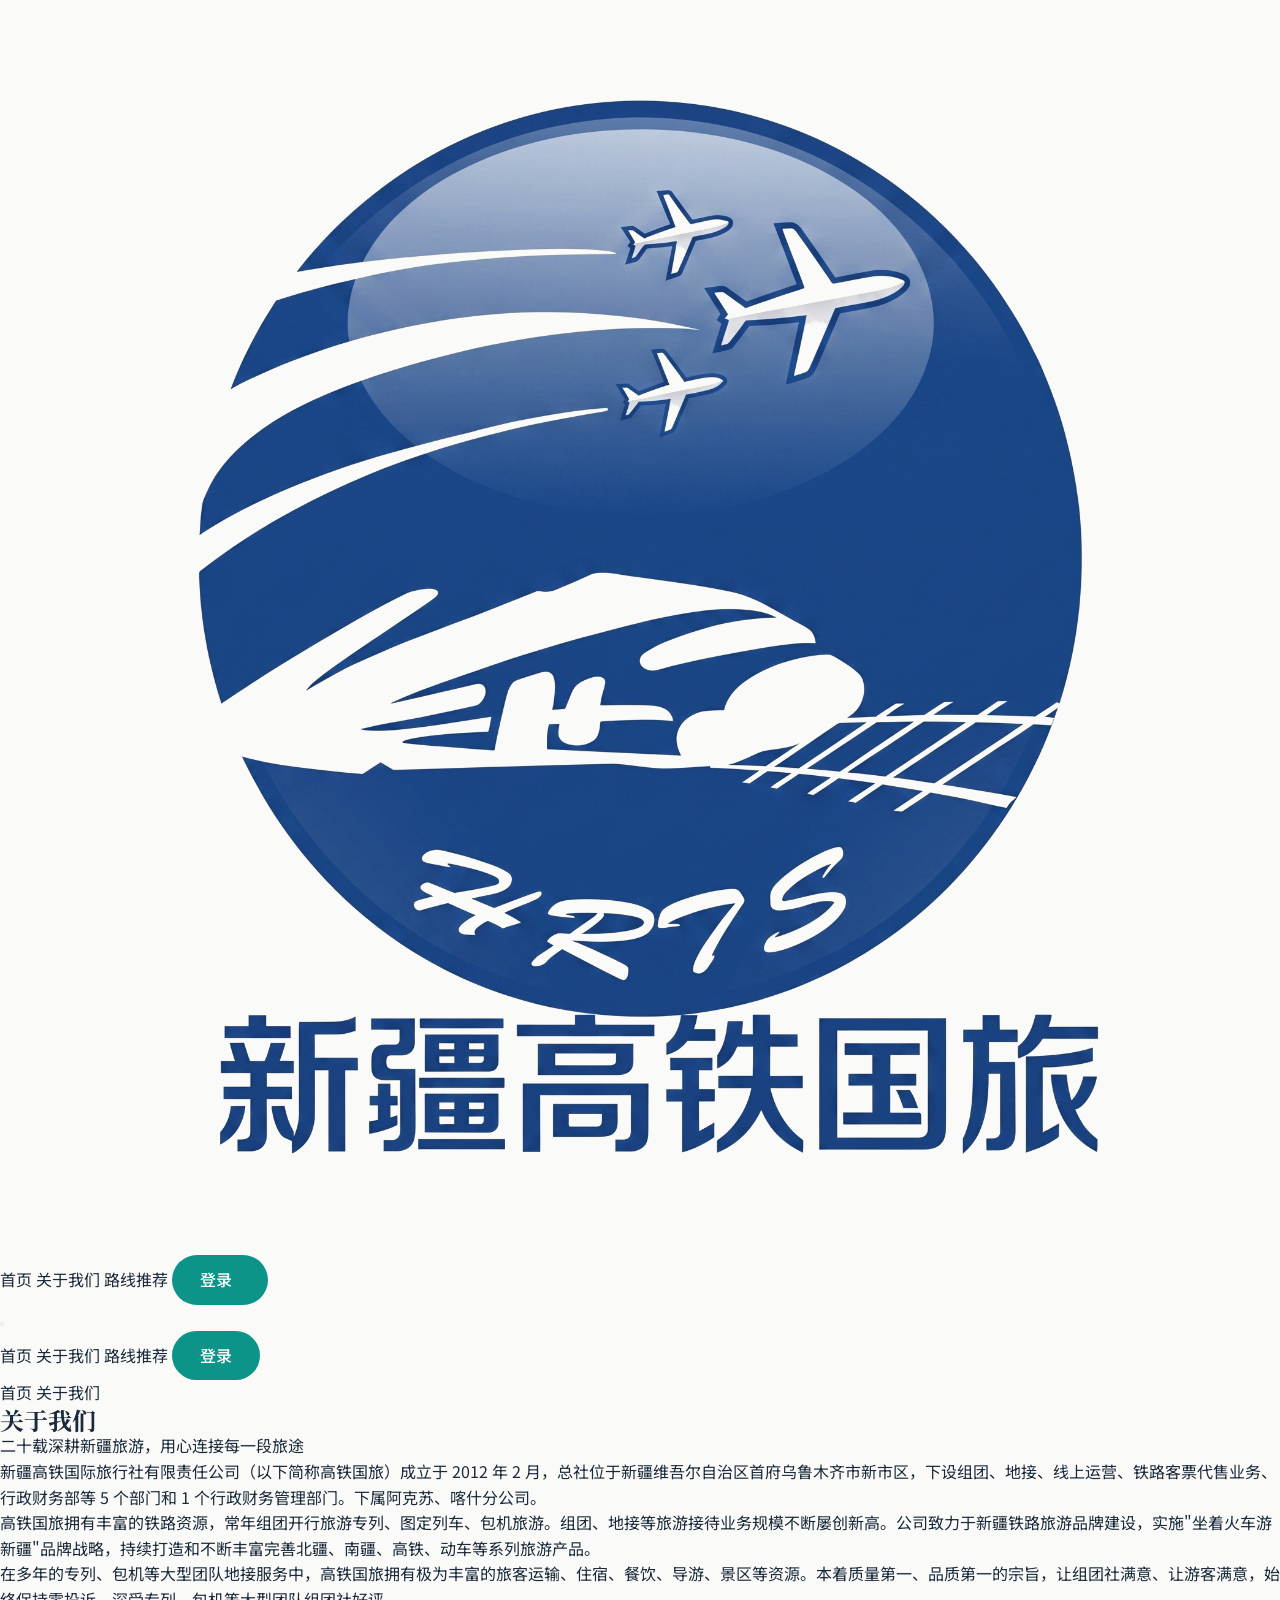
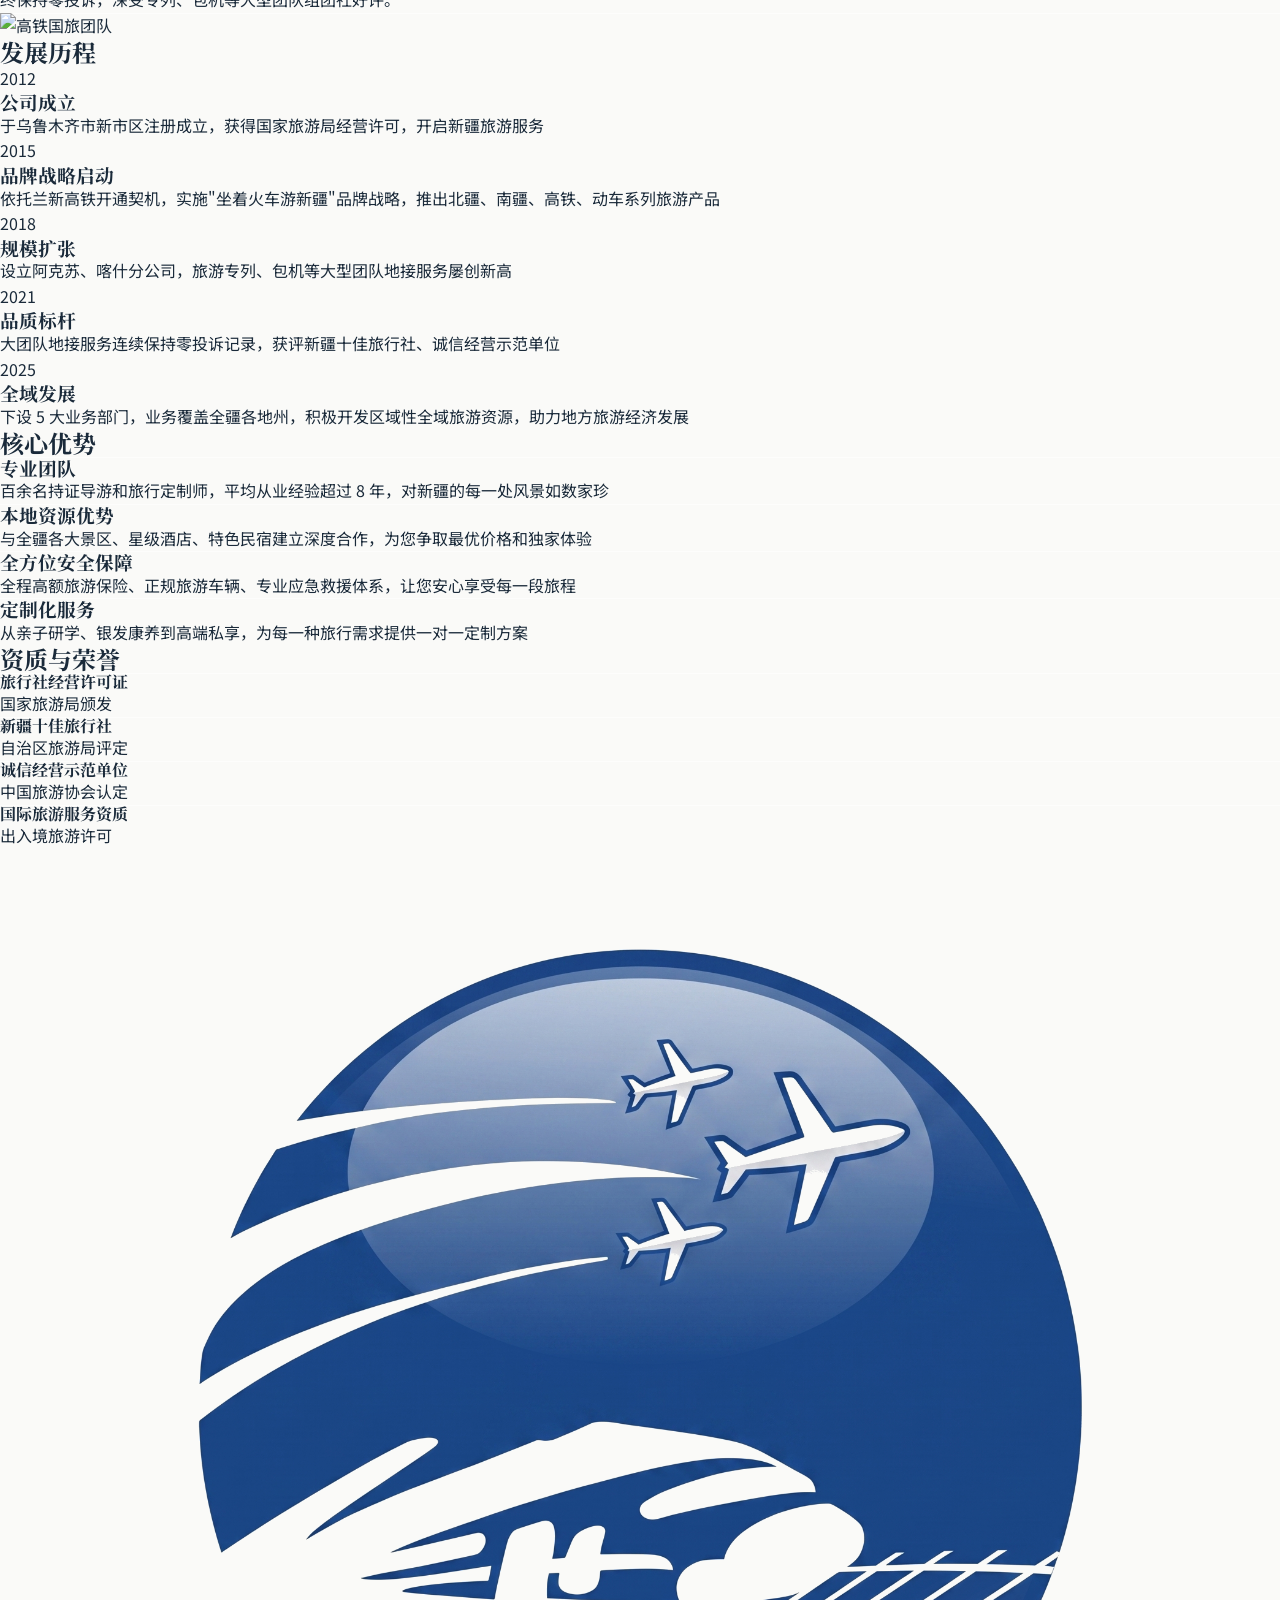
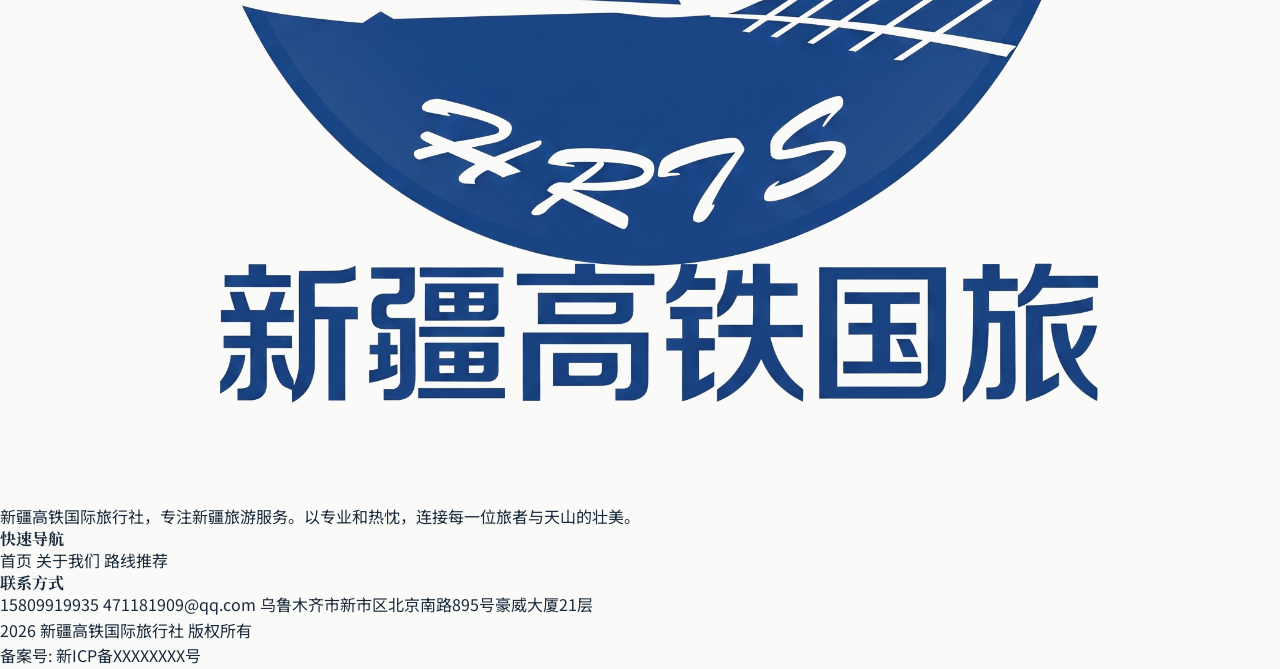
==== about.html @ 6f7b4fca "Initial commit: 新疆高铁国际旅行社网站 - 首页 (Hero视频+路线预览+信任背书) - 关于我们 (公司简介+时间线+资质) - 路线推荐 (10条真实路线+分类筛选) - 路线详" ====
<!DOCTYPE html>
<html lang="zh-CN">
<head>
  <meta charset="UTF-8">
  <meta name="viewport" content="width=device-width, initial-scale=1.0">
  <meta name="description" content="了解新疆高铁国际旅行社 - 专业新疆旅游服务商，二十载深耕，用心连接每一段天山旅途。">
  <title>关于我们 | 新疆高铁国际旅行社</title>

  <link rel="preconnect" href="https://fonts.googleapis.com">
  <link rel="preconnect" href="https://fonts.gstatic.com" crossorigin>
  <link href="https://fonts.googleapis.com/css2?family=Geist:wght@400;500;600&family=Noto+Sans+SC:wght@300;400;500;700&family=Noto+Serif+SC:wght@400;600;700&display=swap" rel="stylesheet">

  <script src="https://cdn.tailwindcss.com"></script>
  <script>
    tailwind.config = {
      theme: {
        extend: {
          colors: {
            brand: {
              ink: '#1a2a3a',
              teal: '#0d9488',
              'teal-light': '#14b8a6',
              gold: '#d4a574',
              'gold-light': '#e8cfa6',
              warm: '#fafaf8',
            }
          },
          fontFamily: {
            serif: ['Noto Serif SC', 'serif'],
            sans: ['Noto Sans SC', 'sans-serif'],
            display: ['Geist', 'sans-serif'],
          }
        }
      }
    }
  </script>

  <script src="https://unpkg.com/@phosphor-icons/web@2.1.1"></script>
  <link rel="stylesheet" href="assets/css/style.css">
</head>
<body class="bg-brand-warm text-brand-ink font-sans antialiased">

  <!-- 导航栏 -->
  <nav id="mainNav" class="nav-glass fixed top-0 left-0 right-0 z-50">
    <div class="max-w-7xl mx-auto px-4 sm:px-6 lg:px-8">
      <div class="flex items-center justify-between h-16 md:h-20">
        <a href="index.html" class="flex items-center group">
          <img src="assets/images/logo.png" alt="新疆高铁国旅" class="h-14 md:h-16 w-auto transition-transform duration-300 group-hover:scale-105">
        </a>
        <div class="hidden md:flex items-center gap-8">
          <a href="index.html" class="text-sm font-medium text-brand-ink/70 hover:text-brand-teal transition-colors duration-300">首页</a>
          <a href="about.html" class="text-sm font-medium text-brand-teal transition-colors duration-300">关于我们</a>
          <a href="routes.html" class="text-sm font-medium text-brand-ink/70 hover:text-brand-teal transition-colors duration-300">路线推荐</a>
          <a href="login.html" class="btn-primary text-sm !py-2 !px-5">登录 <i class="ph ph-arrow-right text-sm"></i></a>
        </div>
        <button id="menuToggle" class="md:hidden relative w-10 h-10 flex items-center justify-center" aria-label="菜单">
          <div class="flex flex-col gap-1.5">
            <span class="block w-5 h-px bg-brand-ink transition-all duration-300"></span>
            <span class="block w-5 h-px bg-brand-ink transition-all duration-300"></span>
          </div>
        </button>
      </div>
    </div>
  </nav>

  <div id="mobileMenu" class="hidden fixed inset-0 z-40 bg-brand-warm/95 backdrop-blur-xl flex flex-col items-center justify-center gap-8">
    <a href="index.html" class="text-2xl font-serif text-brand-ink/70">首页</a>
    <a href="about.html" class="text-2xl font-serif text-brand-teal">关于我们</a>
    <a href="routes.html" class="text-2xl font-serif text-brand-ink/70">路线推荐</a>
    <a href="login.html" class="btn-primary text-lg mt-4">登录</a>
  </div>

  <!-- 主内容 -->
  <main class="page-enter pt-20">

    <!-- 页面标题 -->
    <section class="py-16 md:py-24">
      <div class="max-w-7xl mx-auto px-4 sm:px-6 lg:px-8">
        <div class="flex items-center gap-2 text-sm text-brand-ink/40 mb-6">
          <a href="index.html" class="hover:text-brand-teal transition-colors duration-300">首页</a>
          <i class="ph ph-caret-right text-xs"></i>
          <span class="text-brand-ink/60">关于我们</span>
        </div>
        <h1 class="font-serif text-4xl md:text-6xl lg:text-7xl tracking-tighter leading-none mb-4">
          关于我们
        </h1>
        <p class="text-brand-ink/45 text-lg max-w-lg">
          二十载深耕新疆旅游，用心连接每一段旅途
        </p>
      </div>
    </section>

    <!-- 公司介绍：左文字右图片 -->
    <section class="pb-24 md:pb-32 reveal">
      <div class="max-w-7xl mx-auto px-4 sm:px-6 lg:px-8">
        <div class="grid grid-cols-1 lg:grid-cols-2 gap-12 lg:gap-20 items-center">
          <div class="order-2 lg:order-1">
            <p class="text-brand-ink/60 leading-relaxed mb-5 max-w-[60ch]">
              新疆高铁国际旅行社有限责任公司（以下简称高铁国旅）成立于 2012 年 2 月，总社位于新疆维吾尔自治区首府乌鲁木齐市新市区，下设组团、地接、线上运营、铁路客票代售业务、行政财务部等 5 个部门和 1 个行政财务管理部门。下属阿克苏、喀什分公司。
            </p>
            <p class="text-brand-ink/60 leading-relaxed mb-5 max-w-[60ch]">
              高铁国旅拥有丰富的铁路资源，常年组团开行旅游专列、图定列车、包机旅游。组团、地接等旅游接待业务规模不断屡创新高。公司致力于新疆铁路旅游品牌建设，实施"坐着火车游新疆"品牌战略，持续打造和不断丰富完善北疆、南疆、高铁、动车等系列旅游产品。
            </p>
            <p class="text-brand-ink/60 leading-relaxed max-w-[60ch]">
              在多年的专列、包机等大型团队地接服务中，高铁国旅拥有极为丰富的旅客运输、住宿、餐饮、导游、景区等资源。本着质量第一、品质第一的宗旨，让组团社满意、让游客满意，始终保持零投诉，深受专列、包机等大型团队组团社好评。
            </p>
          </div>
          <div class="order-1 lg:order-2">
            <div class="relative">
              <div class="bg-brand-gold/10 rounded-3xl p-1.5">
                <div class="rounded-[calc(1.5rem-0.375rem)] overflow-hidden aspect-[4/5] inner-highlight bg-white">
                  <img src="https://picsum.photos/seed/xinjiang-travel-team/800/1000" alt="高铁国旅团队" class="w-full h-full object-cover" loading="lazy">
                </div>
              </div>
            </div>
          </div>
        </div>
      </div>
    </section>

    <!-- 发展历程时间线 -->
    <section class="pb-24 md:pb-32 reveal">
      <div class="max-w-7xl mx-auto px-4 sm:px-6 lg:px-8">
        <h2 class="font-serif text-3xl md:text-5xl tracking-tight leading-tight mb-14 md:mb-20">发展历程</h2>

        <div class="relative max-w-3xl mx-auto">
          <!-- 中轴线 -->
          <div class="absolute left-4 md:left-1/2 top-0 bottom-0 w-px bg-brand-gold/30"></div>

          <div class="space-y-12">
            <!-- 2012 -->
            <div class="relative pl-12 md:pl-0 md:grid md:grid-cols-2 md:gap-8 items-start">
              <div class="md:text-right md:pr-10">
                <span class="font-display text-3xl font-semibold text-brand-teal">2012</span>
              </div>
              <div class="relative md:pl-10 mt-2 md:mt-0">
                <div class="absolute left-[-2rem] md:left-[-0.35rem] top-2.5 w-2.5 h-2.5 rounded-full bg-brand-teal ring-4 ring-brand-warm"></div>
                <h3 class="font-serif text-lg mb-1">公司成立</h3>
                <p class="text-brand-ink/50 text-sm leading-relaxed">于乌鲁木齐市新市区注册成立，获得国家旅游局经营许可，开启新疆旅游服务</p>
              </div>
            </div>

            <!-- 2015 -->
            <div class="relative pl-12 md:pl-0 md:grid md:grid-cols-2 md:gap-8 items-start">
              <div class="md:text-right md:pr-10">
                <span class="font-display text-3xl font-semibold text-brand-teal">2015</span>
              </div>
              <div class="relative md:pl-10 mt-2 md:mt-0">
                <div class="absolute left-[-2rem] md:left-[-0.35rem] top-2.5 w-2.5 h-2.5 rounded-full bg-brand-teal ring-4 ring-brand-warm"></div>
                <h3 class="font-serif text-lg mb-1">品牌战略启动</h3>
                <p class="text-brand-ink/50 text-sm leading-relaxed">依托兰新高铁开通契机，实施"坐着火车游新疆"品牌战略，推出北疆、南疆、高铁、动车系列旅游产品</p>
              </div>
            </div>

            <!-- 2018 -->
            <div class="relative pl-12 md:pl-0 md:grid md:grid-cols-2 md:gap-8 items-start">
              <div class="md:text-right md:pr-10">
                <span class="font-display text-3xl font-semibold text-brand-teal">2018</span>
              </div>
              <div class="relative md:pl-10 mt-2 md:mt-0">
                <div class="absolute left-[-2rem] md:left-[-0.35rem] top-2.5 w-2.5 h-2.5 rounded-full bg-brand-teal ring-4 ring-brand-warm"></div>
                <h3 class="font-serif text-lg mb-1">规模扩张</h3>
                <p class="text-brand-ink/50 text-sm leading-relaxed">设立阿克苏、喀什分公司，旅游专列、包机等大型团队地接服务屡创新高</p>
              </div>
            </div>

            <!-- 2021 -->
            <div class="relative pl-12 md:pl-0 md:grid md:grid-cols-2 md:gap-8 items-start">
              <div class="md:text-right md:pr-10">
                <span class="font-display text-3xl font-semibold text-brand-teal">2021</span>
              </div>
              <div class="relative md:pl-10 mt-2 md:mt-0">
                <div class="absolute left-[-2rem] md:left-[-0.35rem] top-2.5 w-2.5 h-2.5 rounded-full bg-brand-teal ring-4 ring-brand-warm"></div>
                <h3 class="font-serif text-lg mb-1">品质标杆</h3>
                <p class="text-brand-ink/50 text-sm leading-relaxed">大团队地接服务连续保持零投诉记录，获评新疆十佳旅行社、诚信经营示范单位</p>
              </div>
            </div>

            <!-- 2025 -->
            <div class="relative pl-12 md:pl-0 md:grid md:grid-cols-2 md:gap-8 items-start">
              <div class="md:text-right md:pr-10">
                <span class="font-display text-3xl font-semibold text-brand-teal">2025</span>
              </div>
              <div class="relative md:pl-10 mt-2 md:mt-0">
                <div class="absolute left-[-2rem] md:left-[-0.35rem] top-2.5 w-2.5 h-2.5 rounded-full bg-brand-teal ring-4 ring-brand-warm"></div>
                <h3 class="font-serif text-lg mb-1">全域发展</h3>
                <p class="text-brand-ink/50 text-sm leading-relaxed">下设 5 大业务部门，业务覆盖全疆各地州，积极开发区域性全域旅游资源，助力地方旅游经济发展</p>
              </div>
            </div>
          </div>
        </div>
      </div>
    </section>

    <!-- 核心优势 -->
    <section class="pb-24 md:pb-32 reveal">
      <div class="max-w-7xl mx-auto px-4 sm:px-6 lg:px-8">
        <h2 class="font-serif text-3xl md:text-5xl tracking-tight leading-tight mb-14 md:mb-20">核心优势</h2>

        <div class="grid grid-cols-1 md:grid-cols-2 gap-5">
          <div class="bg-white rounded-3xl p-7 md:p-9 shadow-card inner-highlight transition-brand hover:shadow-card-hover group">
            <div class="w-12 h-12 rounded-2xl bg-brand-teal/10 flex items-center justify-center mb-5 transition-colors duration-300 group-hover:bg-brand-teal/15">
              <i class="ph ph-users-three text-brand-teal text-2xl"></i>
            </div>
            <h3 class="font-serif text-xl mb-3 tracking-tight">专业团队</h3>
            <p class="text-brand-ink/50 text-sm leading-relaxed max-w-[50ch]">百余名持证导游和旅行定制师，平均从业经验超过 8 年，对新疆的每一处风景如数家珍</p>
          </div>

          <div class="bg-white rounded-3xl p-7 md:p-9 shadow-card inner-highlight transition-brand hover:shadow-card-hover group">
            <div class="w-12 h-12 rounded-2xl bg-brand-teal/10 flex items-center justify-center mb-5 transition-colors duration-300 group-hover:bg-brand-teal/15">
              <i class="ph ph-map-pin-line text-brand-teal text-2xl"></i>
            </div>
            <h3 class="font-serif text-xl mb-3 tracking-tight">本地资源优势</h3>
            <p class="text-brand-ink/50 text-sm leading-relaxed max-w-[50ch]">与全疆各大景区、星级酒店、特色民宿建立深度合作，为您争取最优价格和独家体验</p>
          </div>

          <div class="bg-white rounded-3xl p-7 md:p-9 shadow-card inner-highlight transition-brand hover:shadow-card-hover group">
            <div class="w-12 h-12 rounded-2xl bg-brand-teal/10 flex items-center justify-center mb-5 transition-colors duration-300 group-hover:bg-brand-teal/15">
              <i class="ph ph-shield-checkered text-brand-teal text-2xl"></i>
            </div>
            <h3 class="font-serif text-xl mb-3 tracking-tight">全方位安全保障</h3>
            <p class="text-brand-ink/50 text-sm leading-relaxed max-w-[50ch]">全程高额旅游保险、正规旅游车辆、专业应急救援体系，让您安心享受每一段旅程</p>
          </div>

          <div class="bg-white rounded-3xl p-7 md:p-9 shadow-card inner-highlight transition-brand hover:shadow-card-hover group">
            <div class="w-12 h-12 rounded-2xl bg-brand-teal/10 flex items-center justify-center mb-5 transition-colors duration-300 group-hover:bg-brand-teal/15">
              <i class="ph ph-star text-brand-teal text-2xl"></i>
            </div>
            <h3 class="font-serif text-xl mb-3 tracking-tight">定制化服务</h3>
            <p class="text-brand-ink/50 text-sm leading-relaxed max-w-[50ch]">从亲子研学、银发康养到高端私享，为每一种旅行需求提供一对一定制方案</p>
          </div>
        </div>
      </div>
    </section>

    <!-- 资质展示 -->
    <section class="pb-24 md:pb-32 reveal">
      <div class="max-w-7xl mx-auto px-4 sm:px-6 lg:px-8">
        <h2 class="font-serif text-3xl md:text-5xl tracking-tight leading-tight mb-14 md:mb-20">资质与荣誉</h2>

        <div class="grid grid-cols-1 sm:grid-cols-2 lg:grid-cols-4 gap-5">
          <div class="bg-white rounded-3xl p-7 shadow-card inner-highlight text-center transition-brand hover:shadow-card-hover">
            <div class="w-14 h-14 rounded-2xl bg-brand-teal/10 flex items-center justify-center mx-auto mb-4">
              <i class="ph ph-certificate text-brand-teal text-2xl"></i>
            </div>
            <h4 class="font-serif text-base mb-1">旅行社经营许可证</h4>
            <p class="text-brand-ink/35 text-xs">国家旅游局颁发</p>
          </div>

          <div class="bg-white rounded-3xl p-7 shadow-card inner-highlight text-center transition-brand hover:shadow-card-hover">
            <div class="w-14 h-14 rounded-2xl bg-brand-teal/10 flex items-center justify-center mx-auto mb-4">
              <i class="ph ph-medal text-brand-teal text-2xl"></i>
            </div>
            <h4 class="font-serif text-base mb-1">新疆十佳旅行社</h4>
            <p class="text-brand-ink/35 text-xs">自治区旅游局评定</p>
          </div>

          <div class="bg-white rounded-3xl p-7 shadow-card inner-highlight text-center transition-brand hover:shadow-card-hover">
            <div class="w-14 h-14 rounded-2xl bg-brand-teal/10 flex items-center justify-center mx-auto mb-4">
              <i class="ph ph-handshake text-brand-teal text-2xl"></i>
            </div>
            <h4 class="font-serif text-base mb-1">诚信经营示范单位</h4>
            <p class="text-brand-ink/35 text-xs">中国旅游协会认定</p>
          </div>

          <div class="bg-white rounded-3xl p-7 shadow-card inner-highlight text-center transition-brand hover:shadow-card-hover">
            <div class="w-14 h-14 rounded-2xl bg-brand-teal/10 flex items-center justify-center mx-auto mb-4">
              <i class="ph ph-globe text-brand-teal text-2xl"></i>
            </div>
            <h4 class="font-serif text-base mb-1">国际旅游服务资质</h4>
            <p class="text-brand-ink/35 text-xs">出入境旅游许可</p>
          </div>
        </div>
      </div>
    </section>

  </main>

  <!-- 页脚 -->
  <footer class="border-t border-brand-ink/5 bg-white">
    <div class="max-w-7xl mx-auto px-4 sm:px-6 lg:px-8 py-12 md:py-16">
      <div class="grid grid-cols-1 md:grid-cols-4 gap-10">
        <div class="md:col-span-2">
          <a href="index.html" class="flex items-center mb-4">
            <img src="assets/images/logo.png" alt="新疆高铁国旅" class="h-9 w-auto">
          </a>
          <p class="text-brand-ink/45 text-sm leading-relaxed max-w-sm">新疆高铁国际旅行社，专注新疆旅游服务。以专业和热忱，连接每一位旅者与天山的壮美。</p>
        </div>
        <div>
          <h4 class="font-medium text-sm mb-4 text-brand-ink/70">快速导航</h4>
          <div class="flex flex-col gap-2.5">
            <a href="index.html" class="text-sm text-brand-ink/45 hover:text-brand-teal transition-colors duration-300">首页</a>
            <a href="about.html" class="text-sm text-brand-ink/45 hover:text-brand-teal transition-colors duration-300">关于我们</a>
            <a href="routes.html" class="text-sm text-brand-ink/45 hover:text-brand-teal transition-colors duration-300">路线推荐</a>
          </div>
        </div>
        <div>
          <h4 class="font-medium text-sm mb-4 text-brand-ink/70">联系方式</h4>
          <div class="flex flex-col gap-2.5">
            <span class="text-sm text-brand-ink/45 flex items-center gap-2"><i class="ph ph-phone text-brand-teal"></i>15809919935</span>
            <span class="text-sm text-brand-ink/45 flex items-center gap-2"><i class="ph ph-envelope text-brand-teal"></i>471181909@qq.com</span>
            <span class="text-sm text-brand-ink/45 flex items-center gap-2"><i class="ph ph-map-pin text-brand-teal"></i>乌鲁木齐市新市区北京南路895号豪威大厦21层</span>
          </div>
        </div>
      </div>
      <div class="mt-12 pt-6 border-t border-brand-ink/5 flex flex-col sm:flex-row items-center justify-between gap-4">
        <p class="text-xs text-brand-ink/30">2026 新疆高铁国际旅行社 版权所有</p>
        <p class="text-xs text-brand-ink/30">备案号: 新ICP备XXXXXXXX号</p>
      </div>
    </div>
  </footer>

  <script src="assets/js/main.js"></script>
</body>
</html>
---- assets/css/style.css ----
/* ============================================
   新疆高铁国际旅行社 - 全局样式
   ============================================ */

/* --- CSS 变量 --- */
:root {
  --color-ink: #1a2a3a;
  --color-teal: #0d9488;
  --color-teal-light: #14b8a6;
  --color-gold: #d4a574;
  --color-gold-light: #e8cfa6;
  --color-bg: #fafaf8;
  --color-surface: #ffffff;
  --color-muted: #6b7280;
  --color-border: rgba(26, 42, 58, 0.08);

  --font-serif: 'Noto Serif SC', serif;
  --font-sans: 'Noto Sans SC', sans-serif;
  --font-display: 'Geist', sans-serif;

  --radius-lg: 1.5rem;   /* 24px - 大容器 */
  --radius-md: 0.75rem;  /* 12px - 中等元素 */
  --radius-full: 9999px; /* pill - 按钮/标签 */

  --shadow-card: 0 1px 3px rgba(26, 42, 58, 0.04), 0 1px 2px rgba(26, 42, 58, 0.06);
  --shadow-card-hover: 0 4px 16px rgba(26, 42, 58, 0.06), 0 2px 4px rgba(26, 42, 58, 0.08);
  --shadow-nav: 0 1px 3px rgba(26, 42, 58, 0.04);

  --ease-out-expo: cubic-bezier(0.16, 1, 0.3, 1);
  --ease-out-back: cubic-bezier(0.34, 1.56, 0.64, 1);
}

/* --- 基础重置 --- */
*,
*::before,
*::after {
  box-sizing: border-box;
  margin: 0;
  padding: 0;
}

html {
  scroll-behavior: smooth;
  -webkit-font-smoothing: antialiased;
  -moz-osx-font-smoothing: grayscale;
}

body {
  font-family: var(--font-sans);
  color: var(--color-ink);
  background-color: var(--color-bg);
  line-height: 1.6;
  overflow-x: hidden;
}

/* --- 排版基础 --- */
h1, h2, h3, h4 {
  font-family: var(--font-serif);
  line-height: 1.15;
}

a {
  color: inherit;
  text-decoration: none;
  transition: color 0.3s var(--ease-out-expo);
}

a:hover {
  color: var(--color-teal);
}

img {
  max-width: 100%;
  height: auto;
  display: block;
}

/* --- 自定义工具类 --- */

/* 暖白背景 */
.bg-warm {
  background-color: var(--color-bg);
}

/* 夜空蓝文字 */
.text-ink {
  color: var(--color-ink);
}

/* 绿松石强调 */
.text-teal-brand {
  color: var(--color-teal);
}

/* 沙漠金 */
.text-gold {
  color: var(--color-gold);
}

/* 卡片阴影 */
.shadow-card {
  box-shadow: var(--shadow-card);
}

.shadow-card-hover:hover {
  box-shadow: var(--shadow-card-hover);
  transform: translateY(-2px);
}

/* 过渡统一 */
.transition-brand {
  transition: all 0.4s var(--ease-out-expo);
}

/* 导航毛玻璃 */
.nav-glass {
  background: rgba(255, 255, 255, 0.85);
  backdrop-filter: blur(20px);
  -webkit-backdrop-filter: blur(20px);
  box-shadow: var(--shadow-nav);
}

/* Hero 区视频/图片占位 */
.hero-media-placeholder {
  background: linear-gradient(
    135deg,
    #1a2a3a 0%,
    #1e3a4d 30%,
    #2d5a6e 60%,
    #1a2a3a 100%
  );
  position: relative;
  overflow: hidden;
}

.hero-media-placeholder::after {
  content: '';
  position: absolute;
  top: 0;
  left: 0;
  right: 0;
  bottom: 0;
  background: url("data:image/svg+xml,%3Csvg viewBox='0 0 200 200' xmlns='http://www.w3.org/2000/svg'%3E%3Cpath d='M30 150 L70 50 L90 90 L130 30 L170 120' fill='none' stroke='rgba(255,255,255,0.05)' stroke-width='2'/%3E%3C/svg%3E") repeat;
  pointer-events: none;
}

/* 滚动显示动画 */
.reveal {
  opacity: 0;
  transform: translateY(24px);
  transition: opacity 0.8s var(--ease-out-expo), transform 0.8s var(--ease-out-expo);
}

.reveal.visible {
  opacity: 1;
  transform: translateY(0);
}

/* 几何纹样装饰分隔线 */
.pattern-divider {
  height: 1px;
  background: linear-gradient(
    90deg,
    transparent,
    var(--color-gold) 20%,
    var(--color-gold) 80%,
    transparent
  );
  margin: 0 auto;
  max-width: 200px;
}

/* 内置高光线 (用于卡片内部) */
.inner-highlight {
  box-shadow: inset 0 1px 0 rgba(255, 255, 255, 0.6);
}

/* 按钮基础样式 */
.btn-primary {
  display: inline-flex;
  align-items: center;
  gap: 0.5rem;
  padding: 0.75rem 1.75rem;
  background-color: var(--color-teal);
  color: white;
  border-radius: var(--radius-full);
  font-weight: 500;
  font-family: var(--font-sans);
  transition: all 0.4s var(--ease-out-expo);
  cursor: pointer;
  border: none;
  outline: none;
}

.btn-primary:hover {
  background-color: #0f766e;
  transform: translateY(-1px);
}

.btn-primary:active {
  transform: scale(0.98);
}

.btn-outline {
  display: inline-flex;
  align-items: center;
  gap: 0.5rem;
  padding: 0.75rem 1.75rem;
  background-color: transparent;
  color: var(--color-ink);
  border: 1px solid rgba(26, 42, 58, 0.15);
  border-radius: var(--radius-full);
  font-weight: 500;
  font-family: var(--font-sans);
  transition: all 0.4s var(--ease-out-expo);
  cursor: pointer;
}

.btn-outline:hover {
  border-color: var(--color-ink);
  background-color: rgba(26, 42, 58, 0.03);
}

/* 页面过渡 */
.page-enter {
  animation: fadeInUp 0.8s var(--ease-out-expo) both;
}

@keyframes fadeInUp {
  from {
    opacity: 0;
    transform: translateY(16px);
  }
  to {
    opacity: 1;
    transform: translateY(0);
  }
}

/* --- 响应式辅助 --- */
@media (max-width: 768px) {
  :root {
    --radius-lg: 1rem;
  }
}
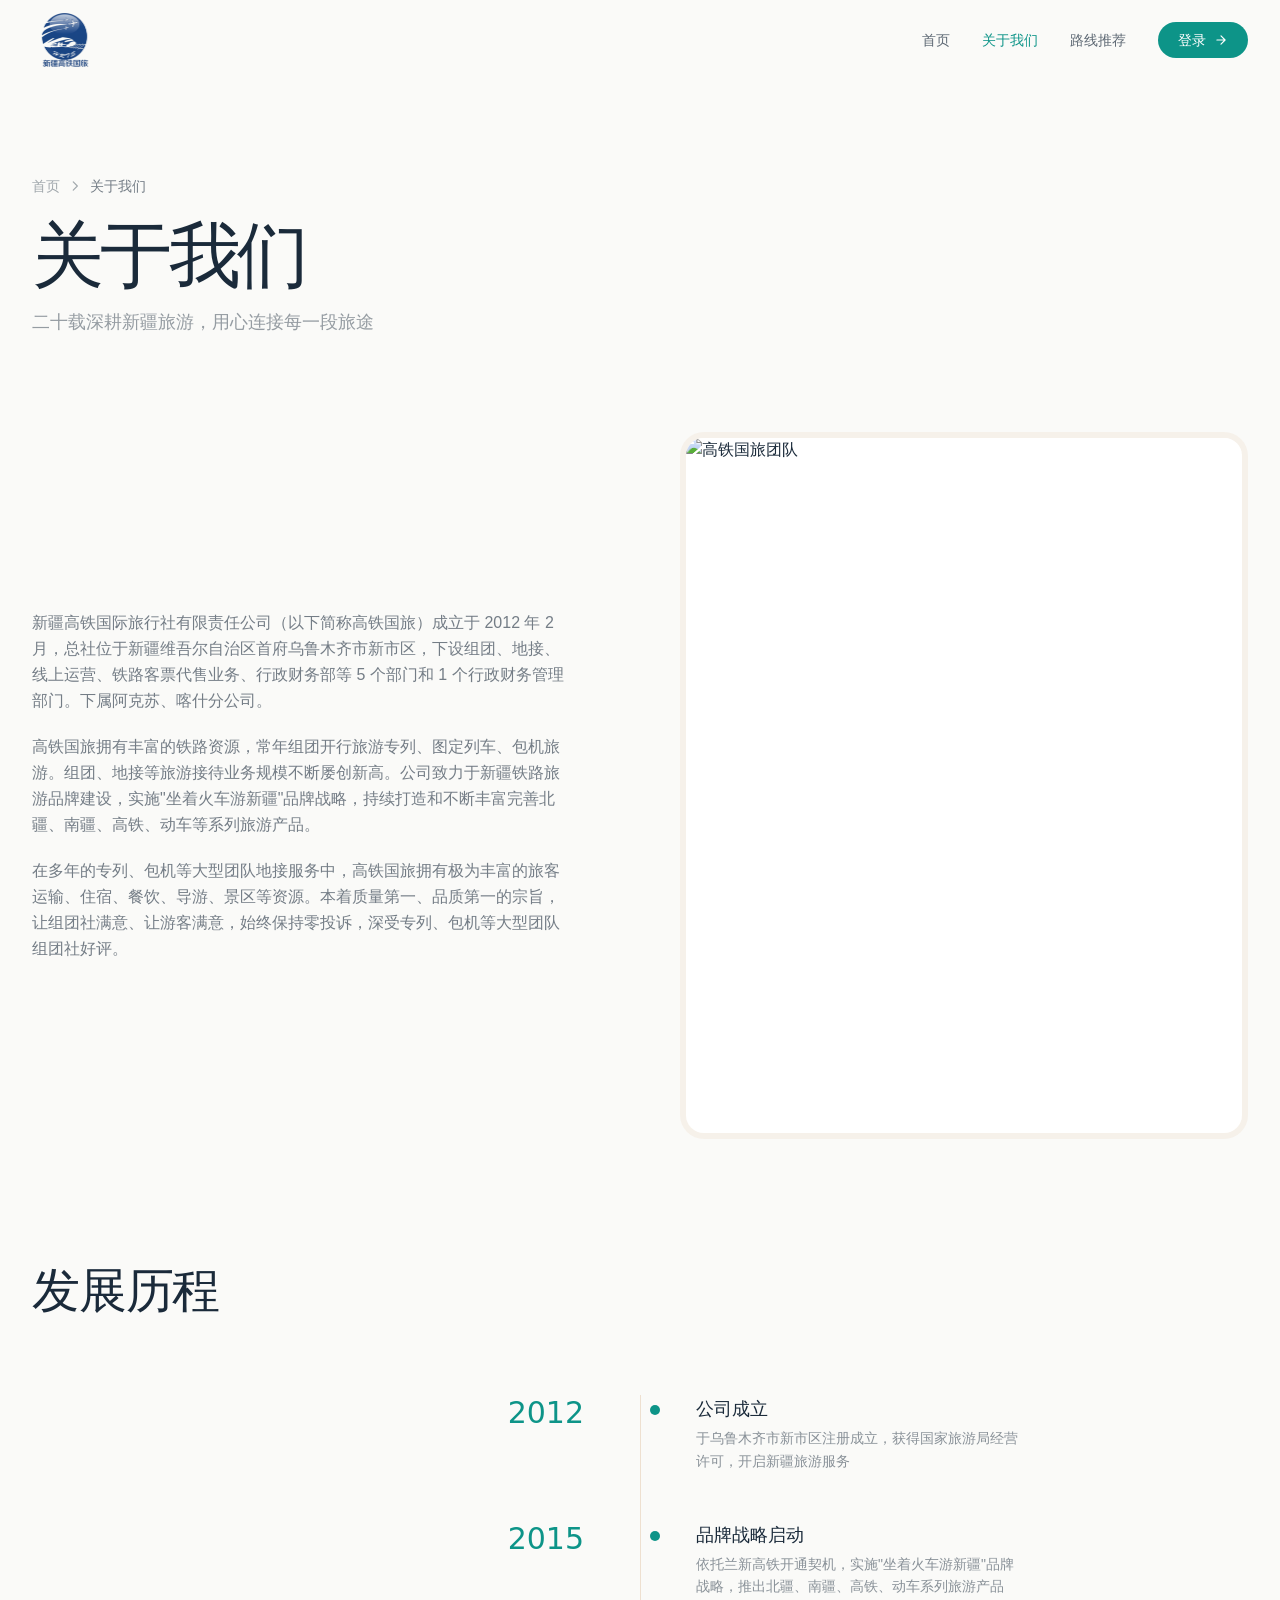
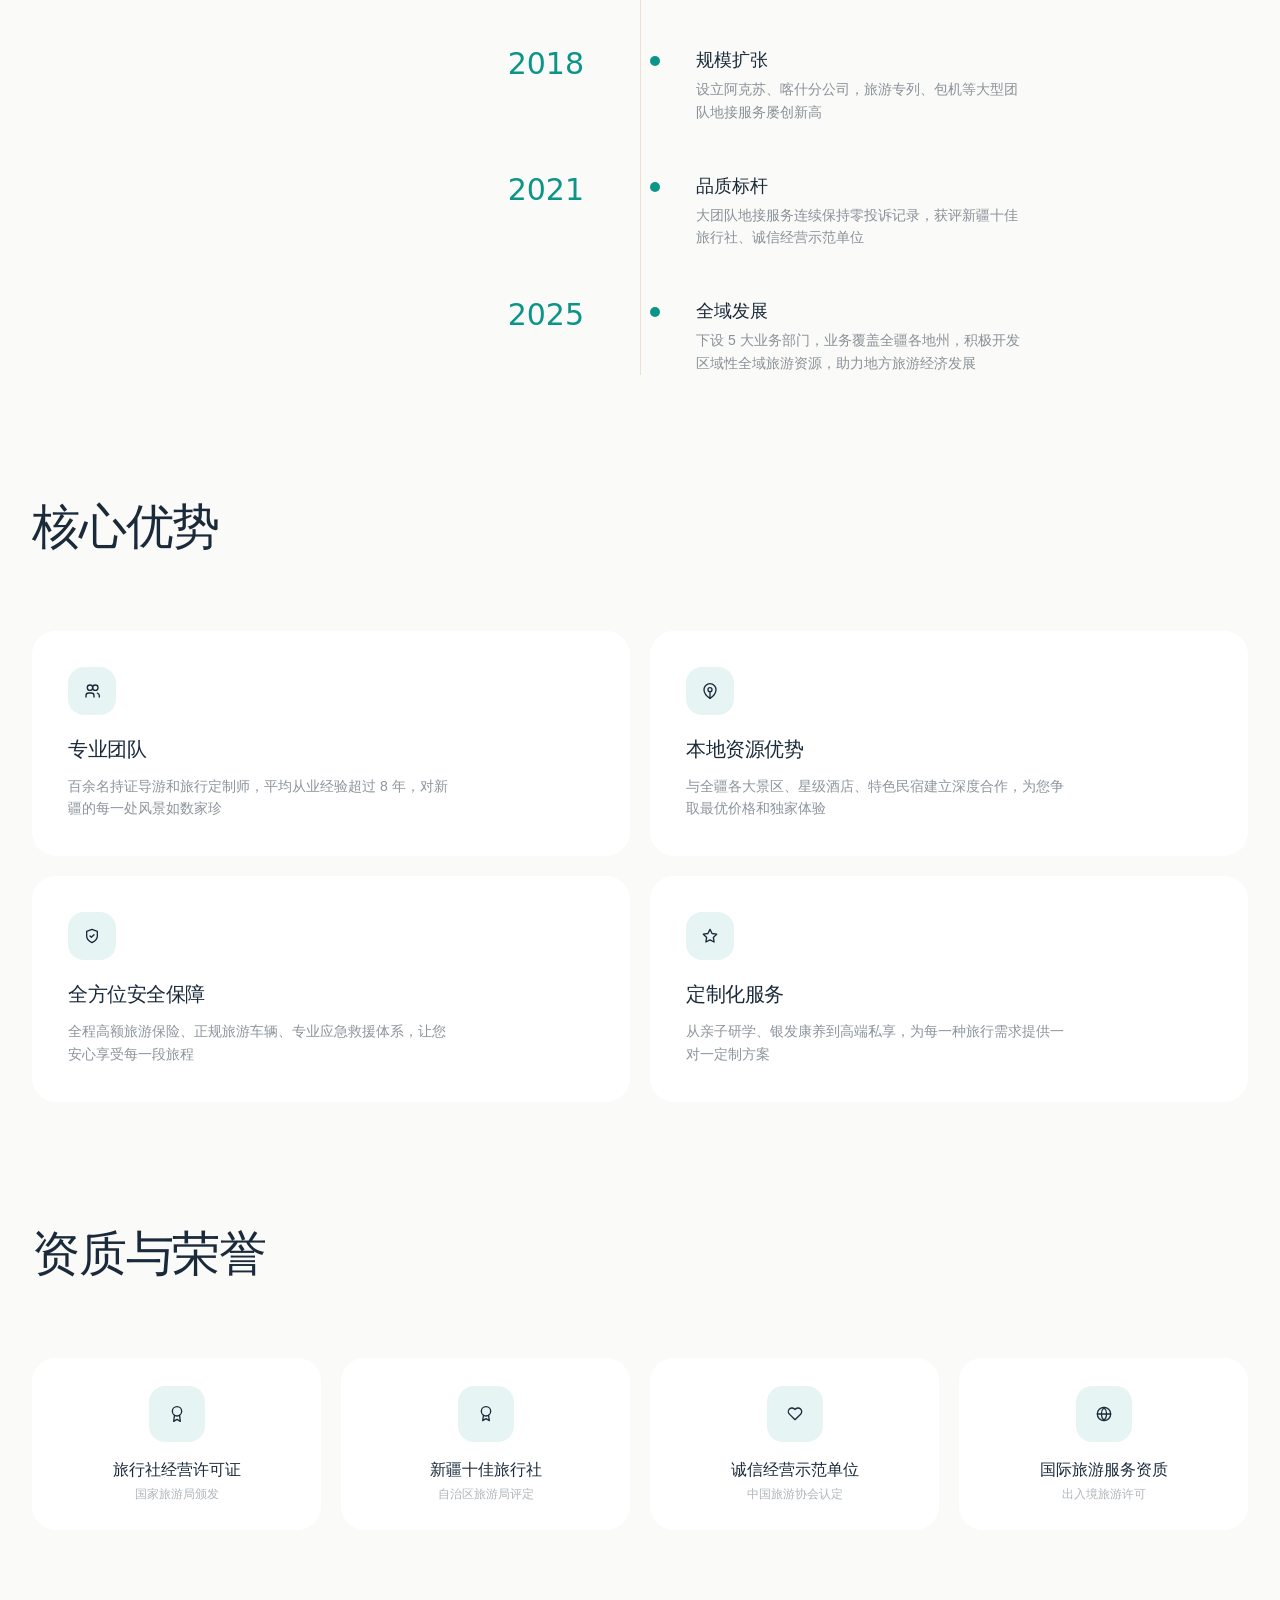
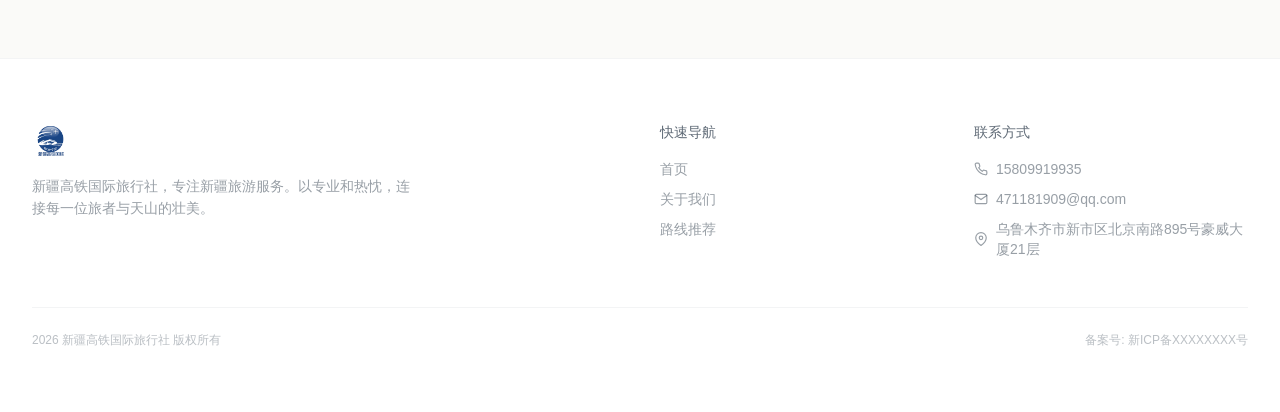
==== commit 62ad1606: "彻底本地化 - 移除所有外部CDN依赖 - Tailwind CSS: 本地 assets/js/tailwind.min.js - 图标: 自建SVG图标库 assets/js/icons.js -" ====
--- a/about.html
+++ b/about.html
@@ -6,11 +6,17 @@
   <meta name="description" content="了解新疆高铁国际旅行社 - 专业新疆旅游服务商，二十载深耕，用心连接每一段天山旅途。">
   <title>关于我们 | 新疆高铁国际旅行社</title>
 
-  <link rel="preconnect" href="https://fonts.googleapis.com">
-  <link rel="preconnect" href="https://fonts.gstatic.com" crossorigin>
-  <link href="https://fonts.googleapis.com/css2?family=Geist:wght@400;500;600&family=Noto+Sans+SC:wght@300;400;500;700&family=Noto+Serif+SC:wght@400;600;700&display=swap" rel="stylesheet">
-
-  <script src="https://cdn.tailwindcss.com"></script>
+  <!-- 国内友好字体：系统中文字体 -->
+  <style>
+    @font-face {
+      font-family: 'Geist';
+      src: local('Geist'), local('system-ui');
+      font-weight: 400 600;
+      font-display: swap;
+    }
+  </style>
+
+  <script src="assets/js/tailwind.min.js"></script>
   <script>
     tailwind.config = {
       theme: {
@@ -35,7 +41,7 @@
     }
   </script>
 
-  <script src="https://unpkg.com/@phosphor-icons/web@2.1.1"></script>
+  <script src="assets/js/icons.js"></script>
   <link rel="stylesheet" href="assets/css/style.css">
 </head>
 <body class="bg-brand-warm text-brand-ink font-sans antialiased">
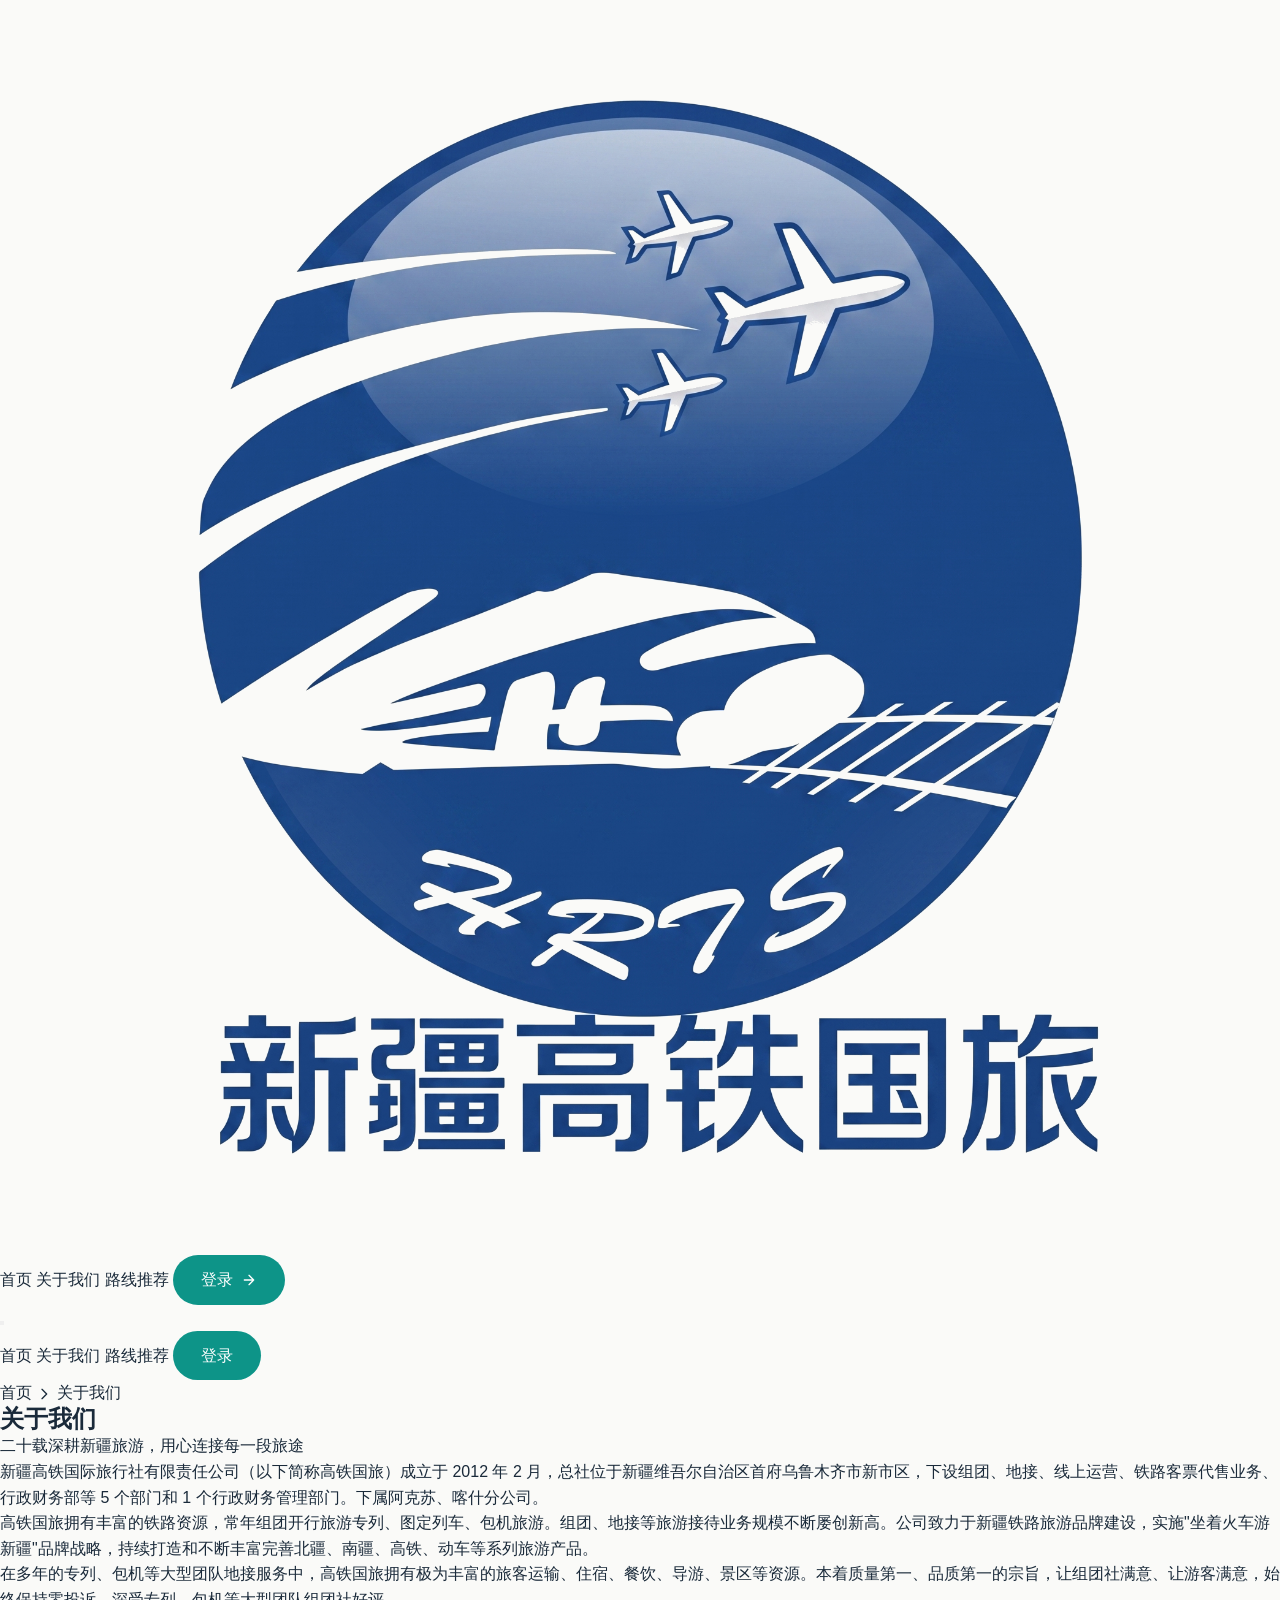
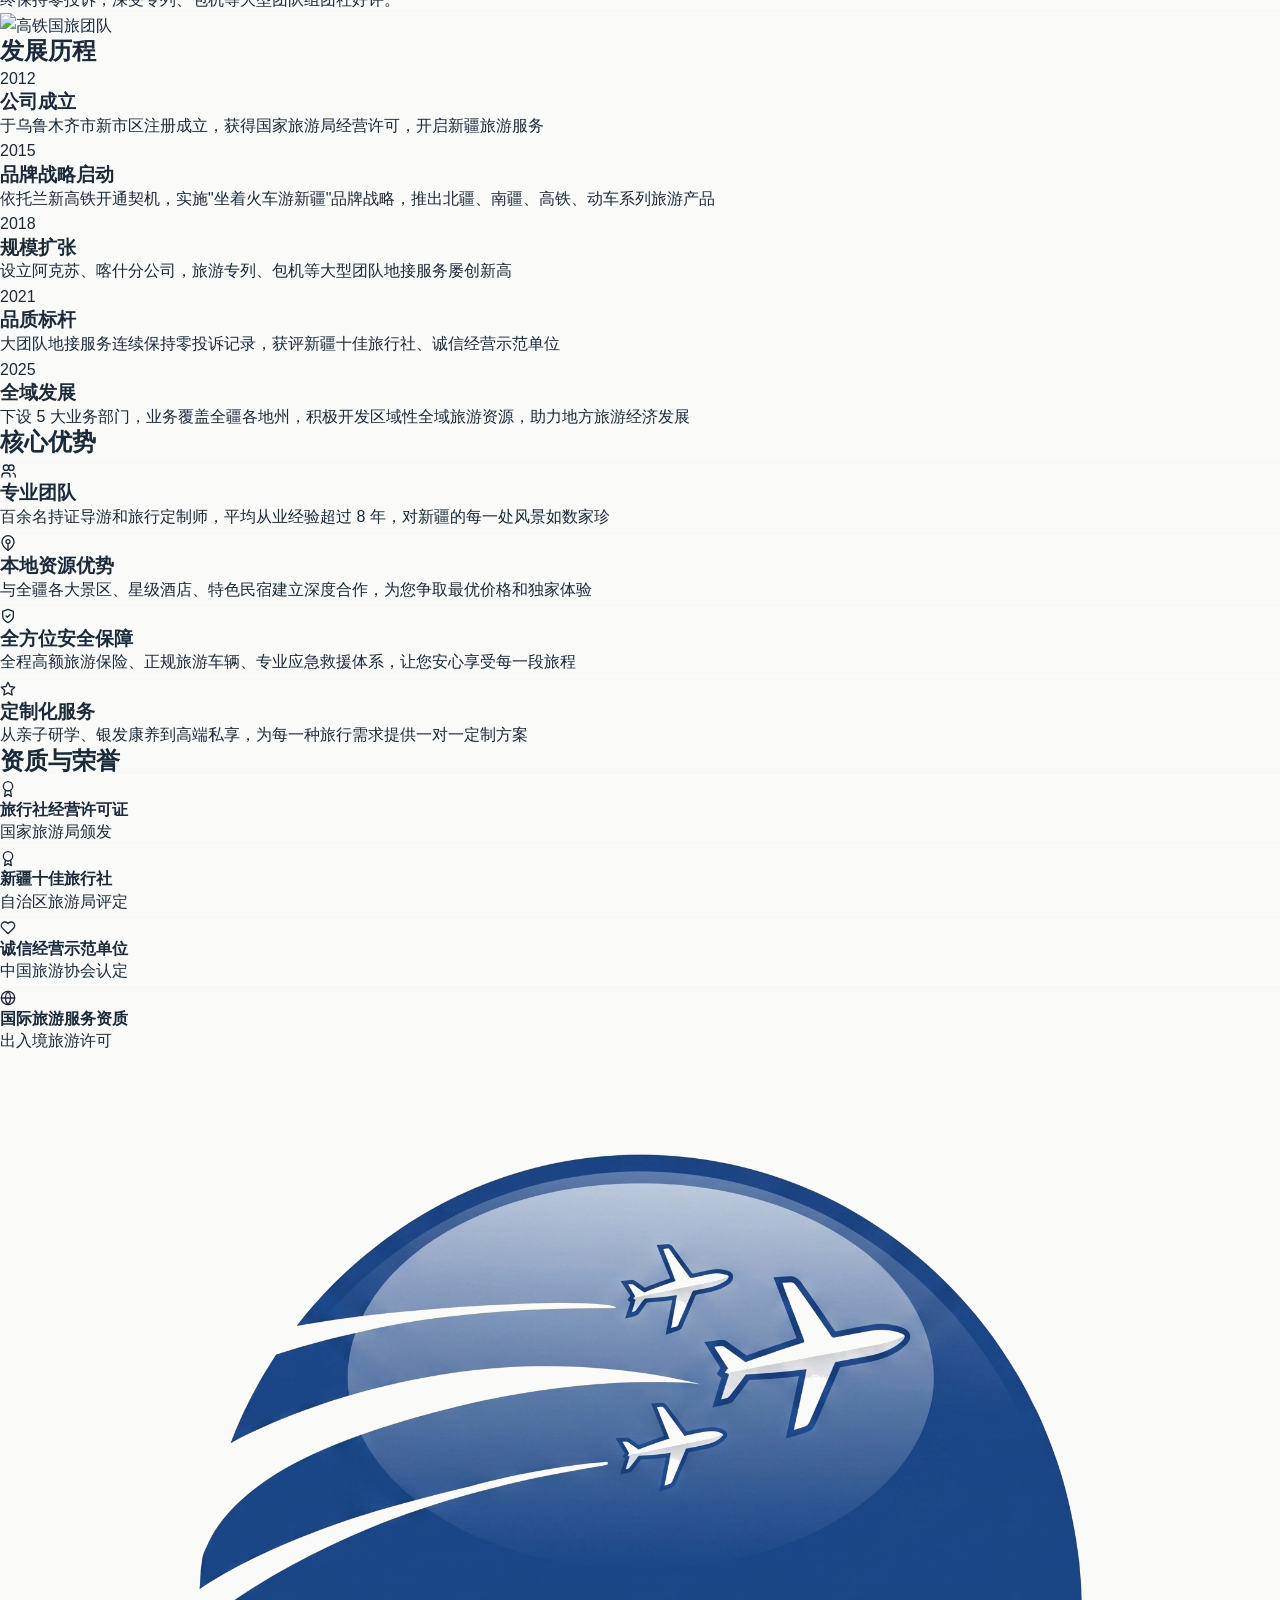
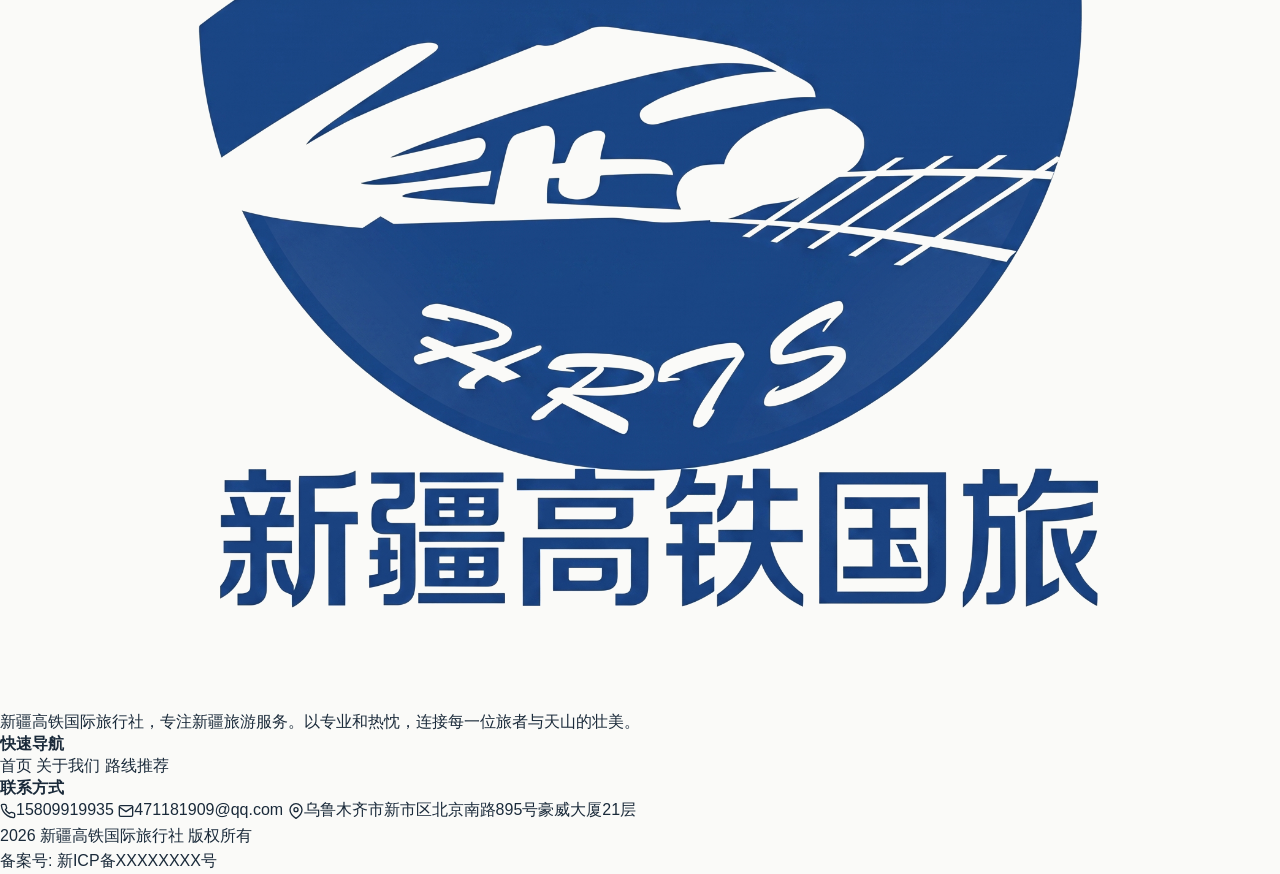
==== commit 23bd216c: "fix: Tailwind回退CDN，图标字体保持本地" ====
--- a/about.html
+++ b/about.html
@@ -16,7 +16,7 @@
     }
   </style>
 
-  <script src="assets/js/tailwind.min.js"></script>
+  <script src="https://cdn.tailwindcss.com"></script>
   <script>
     tailwind.config = {
       theme: {
